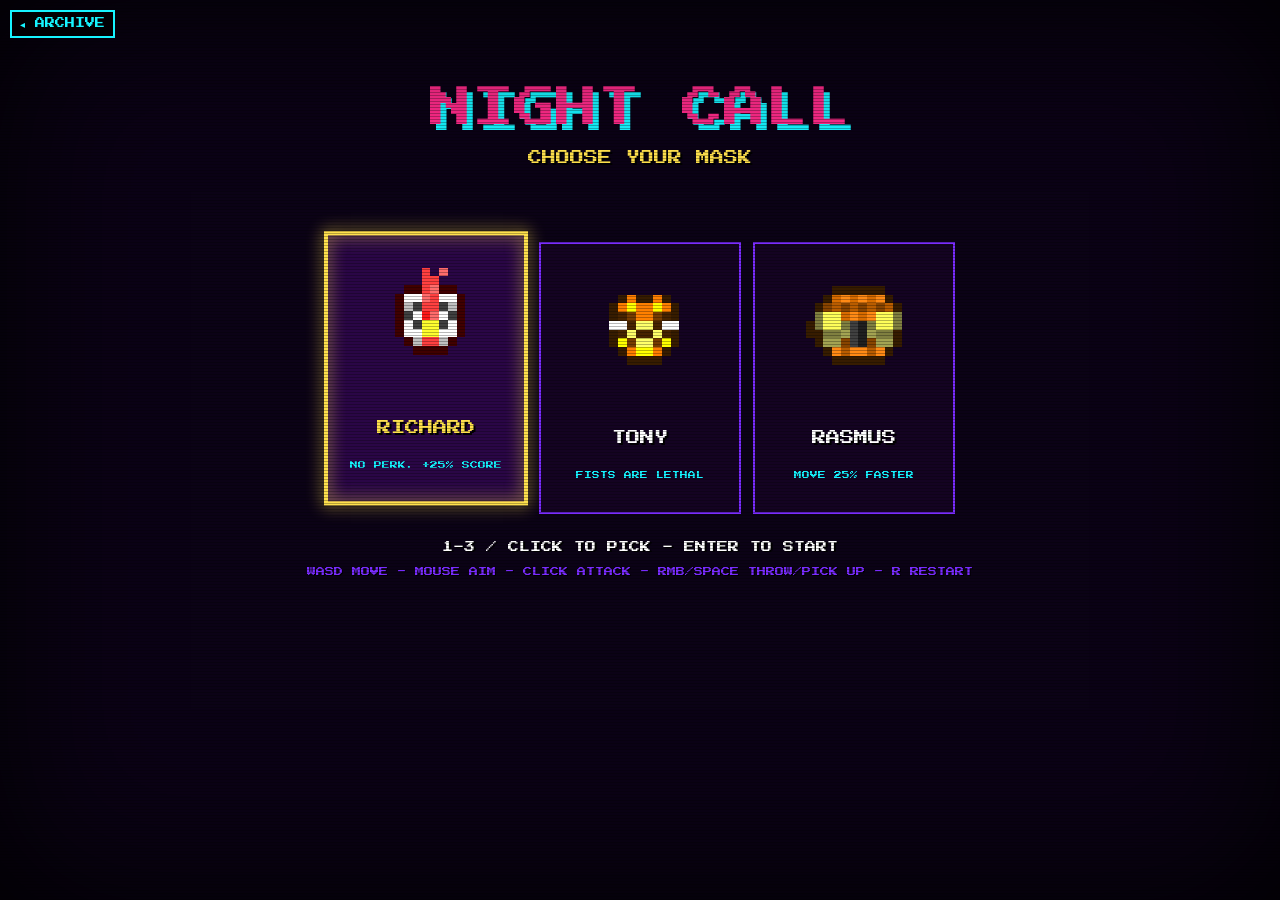
==== game.html @ 8fb846c6 "Add NIGHT CALL mini-game (game.html): masks, LOS AI, melee/guns/throw-stun, combos, GO TO CAR, grade" ====
<!doctype html><html lang="en"><head><meta charset="utf-8">
<meta name="viewport" content="width=device-width,initial-scale=1,viewport-fit=cover,user-scalable=no">
<title>HOTLINE MIAMI ARCHIVE // NIGHT CALL (fan mini-game)</title>
<meta name="description" content="A tiny original top-down mini-game inspired by Hotline Miami. Fan-made, non-commercial.">
<link rel="preconnect" href="https://fonts.googleapis.com"><link rel="preconnect" href="https://fonts.gstatic.com" crossorigin>
<link href="https://fonts.googleapis.com/css2?family=Press+Start+2P&family=VT323&display=swap" rel="stylesheet">
<link rel="manifest" href="manifest.webmanifest"><meta name="theme-color" content="#ff2a8a"><link rel="icon" href="icons/icon-192.png">
<style>
html,body{margin:0;height:100%;background:#0b0216;overflow:hidden;touch-action:none;user-select:none;-webkit-user-select:none;overscroll-behavior:none}
#c{position:fixed;inset:0;width:100vw;height:100vh;height:100dvh;display:block;cursor:crosshair;image-rendering:pixelated}
.scan{position:fixed;inset:0;pointer-events:none;z-index:5;background:repeating-linear-gradient(0deg,rgba(0,0,0,.28) 0 1px,transparent 1px 3px);mix-blend-mode:multiply}
.vig{position:fixed;inset:0;pointer-events:none;z-index:4;box-shadow:inset 0 0 160px #000}
.back{position:fixed;top:10px;left:10px;z-index:10;font:10px 'Press Start 2P';color:#16f4ff;text-decoration:none;border:2px solid #16f4ff;padding:6px 8px;background:#000a}
.touch{position:fixed;inset:0;z-index:8;display:none}
body.is-touch .touch{display:block}
.tbtn{position:absolute;right:calc(18px + env(safe-area-inset-right));bottom:calc(150px + env(safe-area-inset-bottom));width:74px;height:74px;border-radius:50%;border:3px solid #ffe14d;background:#ffe14d22;color:#ffe14d;font:9px 'Press Start 2P';display:grid;place-items:center;box-shadow:0 0 14px #ffe14d88}
.tbtn.r{bottom:auto;top:calc(56px + env(safe-area-inset-top));border-color:#16f4ff;color:#16f4ff;background:#16f4ff22;box-shadow:0 0 14px #16f4ff88;width:56px;height:56px}
</style></head><body>
<canvas id="c" aria-label="Mini-game canvas. WASD to move, mouse to aim, click to attack, right-click or Space to throw or pick up, R to restart."></canvas>
<div class="vig"></div><div class="scan"></div>
<a class="back" href="index.html">◂ ARCHIVE</a>
<div class="touch" id="touch"><div class="tbtn" id="tThrow">THROW</div><div class="tbtn r" id="tR">R</div></div>
<script src="game.js"></script>
</body></html>
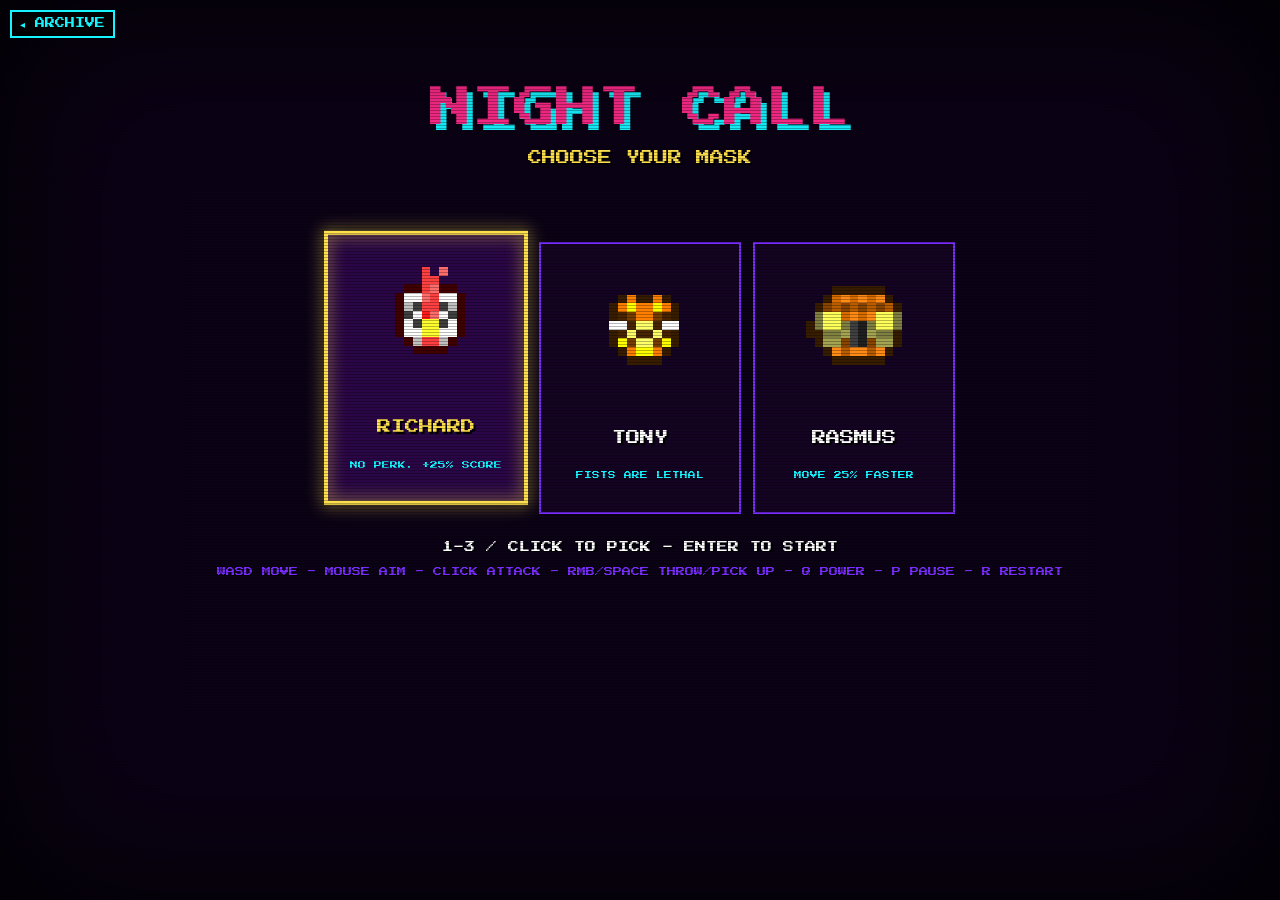
==== commit a7112be6: "NIGHT CALL: POWER meter/buff + 50B blood emblem, +10% melee reach, pause, R confirm, per-event input" ====
--- a/game.html
+++ b/game.html
@@ -14,11 +14,19 @@
 .touch{position:fixed;inset:0;z-index:8;display:none}
 body.is-touch .touch{display:block}
 .tbtn{position:absolute;right:calc(18px + env(safe-area-inset-right));bottom:calc(150px + env(safe-area-inset-bottom));width:74px;height:74px;border-radius:50%;border:3px solid #ffe14d;background:#ffe14d22;color:#ffe14d;font:9px 'Press Start 2P';display:grid;place-items:center;box-shadow:0 0 14px #ffe14d88}
-.tbtn.r{bottom:auto;top:calc(56px + env(safe-area-inset-top));border-color:#16f4ff;color:#16f4ff;background:#16f4ff22;box-shadow:0 0 14px #16f4ff88;width:56px;height:56px}
+.tbtn.r{bottom:auto;right:calc(10px + env(safe-area-inset-right));top:calc(10px + env(safe-area-inset-top));font-size:11px;border-color:#16f4ff;color:#16f4ff;background:#16f4ff22;box-shadow:0 0 14px #16f4ff88;width:56px;height:56px}
+.tbtn.pw{bottom:calc(236px + env(safe-area-inset-bottom));width:84px;height:84px;font-size:10px;color:#fff;border-color:#ff2a8a;background:conic-gradient(#ff2a8a99 var(--p,0%),#0008 0);box-shadow:0 0 10px #ff2a8a88;opacity:.75}
+.tbtn.pw[data-st=ready]{opacity:1;border-color:#fff;background:#16f4ff55;animation:pwThrob .5s ease-in-out infinite alternate}
+.tbtn.pw[data-st=on]{opacity:1;border-color:#fff;background:conic-gradient(#ffffffaa var(--p,0%),#0008 0);box-shadow:0 0 24px #16f4ff}
+@keyframes pwThrob{from{transform:scale(1);box-shadow:0 0 14px #16f4ff}to{transform:scale(1.12);box-shadow:0 0 36px #fff,0 0 60px #16f4ff}}
+@media (max-height:420px){.tbtn{bottom:calc(20px + env(safe-area-inset-bottom))}.tbtn.pw{bottom:calc(104px + env(safe-area-inset-bottom));width:76px;height:76px}}
+.tbtn.r{width:46px;height:46px}.tbtn.p{right:calc(64px + env(safe-area-inset-right))}
+.tbtn.r.arm{background:#ff2a8a;color:#000;border-color:#fff;animation:pwThrob .3s infinite alternate}
+body[data-mode=select] .tbtn,body[data-mode=results] .tbtn:not(#tR),body[data-mode=paused] .tbtn{display:none}
 </style></head><body>
 <canvas id="c" aria-label="Mini-game canvas. WASD to move, mouse to aim, click to attack, right-click or Space to throw or pick up, R to restart."></canvas>
 <div class="vig"></div><div class="scan"></div>
 <a class="back" href="index.html">◂ ARCHIVE</a>
-<div class="touch" id="touch"><div class="tbtn" id="tThrow">THROW</div><div class="tbtn r" id="tR">R</div></div>
+<div class="touch" id="touch"><div class="tbtn pw" id="tPow">POWER</div><div class="tbtn" id="tThrow">THROW</div><div class="tbtn r" id="tR" aria-label="Restart (tap twice)">R</div><div class="tbtn r p" id="tP" aria-label="Pause">II</div></div>
 <script src="game.js"></script>
 </body></html>
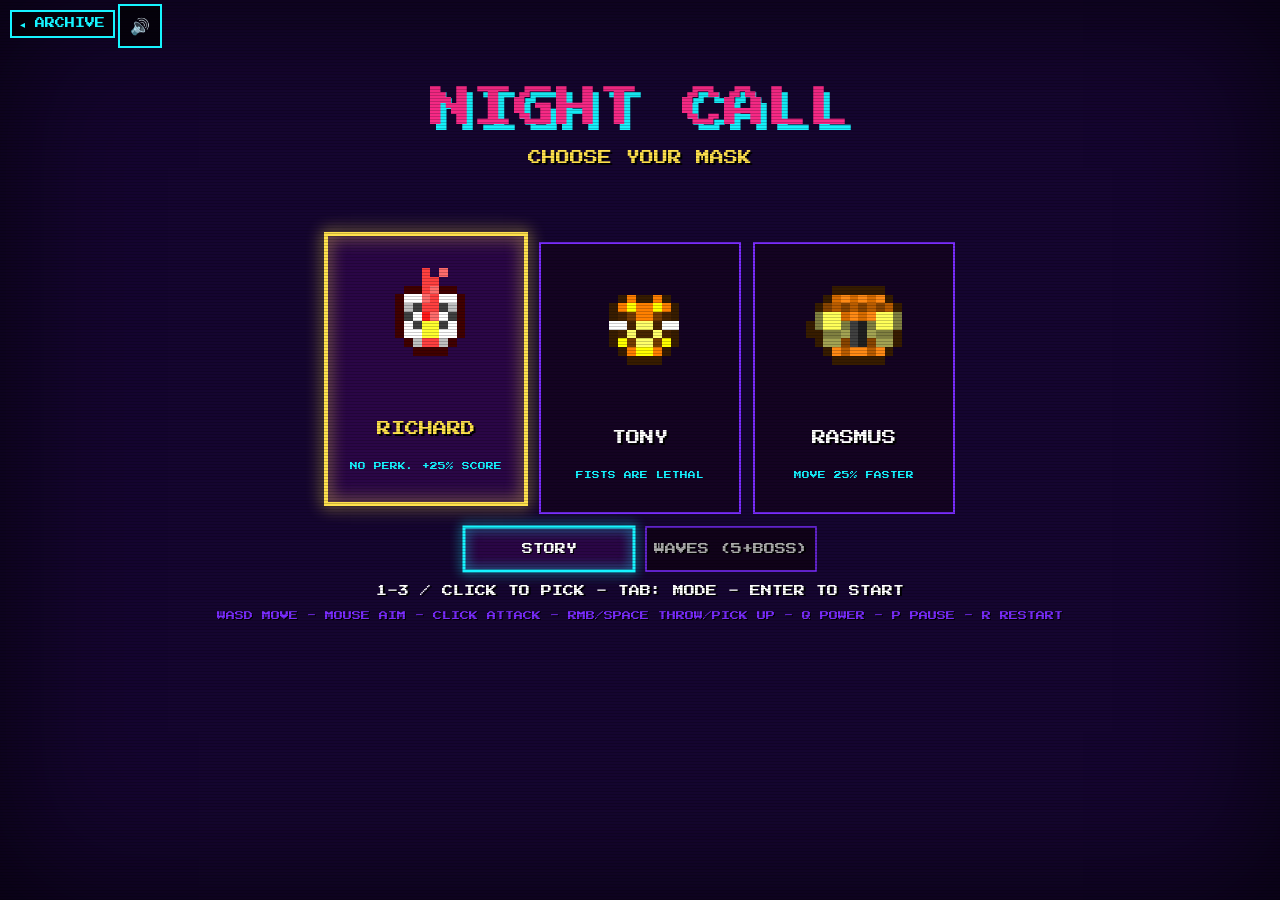
==== commit e4c316c2: "Archive SFX + brightness + quotes, NIGHT CALL audio/mystery box/crowbar/lightsaber, perf reviews, to" ====
--- a/game.html
+++ b/game.html
@@ -6,11 +6,13 @@
 <link href="https://fonts.googleapis.com/css2?family=Press+Start+2P&family=VT323&display=swap" rel="stylesheet">
 <link rel="manifest" href="manifest.webmanifest"><meta name="theme-color" content="#ff2a8a"><link rel="icon" href="icons/icon-192.png">
 <style>
-html,body{margin:0;height:100%;background:#0b0216;overflow:hidden;touch-action:none;user-select:none;-webkit-user-select:none;overscroll-behavior:none}
+html,body{-webkit-touch-callout:none;margin:0;height:100%;background:#160630;overflow:hidden;touch-action:none;user-select:none;-webkit-user-select:none;overscroll-behavior:none}
 #c{position:fixed;inset:0;width:100vw;height:100vh;height:100dvh;display:block;cursor:crosshair;image-rendering:pixelated}
-.scan{position:fixed;inset:0;pointer-events:none;z-index:5;background:repeating-linear-gradient(0deg,rgba(0,0,0,.28) 0 1px,transparent 1px 3px);mix-blend-mode:multiply}
-.vig{position:fixed;inset:0;pointer-events:none;z-index:4;box-shadow:inset 0 0 160px #000}
+.scan{position:fixed;inset:0;pointer-events:none;z-index:5;background:repeating-linear-gradient(0deg,rgba(0,0,0,.2) 0 1px,transparent 1px 3px);mix-blend-mode:multiply}
+.vig{position:fixed;inset:0;pointer-events:none;z-index:4;box-shadow:inset 0 0 140px #000b}
 .back{position:fixed;top:10px;left:10px;z-index:10;font:10px 'Press Start 2P';color:#16f4ff;text-decoration:none;border:2px solid #16f4ff;padding:6px 8px;background:#000a}
+.mute{position:fixed;top:10px;left:calc(118px + env(safe-area-inset-left));z-index:10;width:44px;height:44px;margin-top:-6px;font:16px sans-serif;color:#16f4ff;border:2px solid #16f4ff;background:#000a;cursor:pointer;padding:0;touch-action:manipulation}
+@media (pointer:coarse){.mute{top:66px;margin-top:0;left:auto;right:calc(92px + env(safe-area-inset-right))}}
 .touch{position:fixed;inset:0;z-index:8;display:none}
 body.is-touch .touch{display:block}
 .tbtn{position:absolute;right:calc(18px + env(safe-area-inset-right));bottom:calc(150px + env(safe-area-inset-bottom));width:74px;height:74px;border-radius:50%;border:3px solid #ffe14d;background:#ffe14d22;color:#ffe14d;font:9px 'Press Start 2P';display:grid;place-items:center;box-shadow:0 0 14px #ffe14d88}
@@ -25,8 +27,8 @@
 body[data-mode=select] .tbtn,body[data-mode=results] .tbtn:not(#tR),body[data-mode=paused] .tbtn{display:none}
 </style></head><body>
 <canvas id="c" aria-label="Mini-game canvas. WASD to move, mouse to aim, click to attack, right-click or Space to throw or pick up, R to restart."></canvas>
-<div class="vig"></div><div class="scan"></div>
-<a class="back" href="index.html">◂ ARCHIVE</a>
+<div id="sab" style="position:fixed;bottom:0;left:0;width:0;height:env(safe-area-inset-bottom);visibility:hidden;pointer-events:none"></div><div class="vig"></div><div class="scan"></div>
+<a class="back" href="index.html">◂ ARCHIVE</a><button class="mute" id="tMute" type="button" aria-label="Mute / unmute sound (N). Volume: - and +">🔊</button>
 <div class="touch" id="touch"><div class="tbtn pw" id="tPow">POWER</div><div class="tbtn" id="tThrow">THROW</div><div class="tbtn r" id="tR" aria-label="Restart (tap twice)">R</div><div class="tbtn r p" id="tP" aria-label="Pause">II</div></div>
-<script src="game.js"></script>
+<script src="gameaudio.js"></script><script src="game.js"></script>
 </body></html>
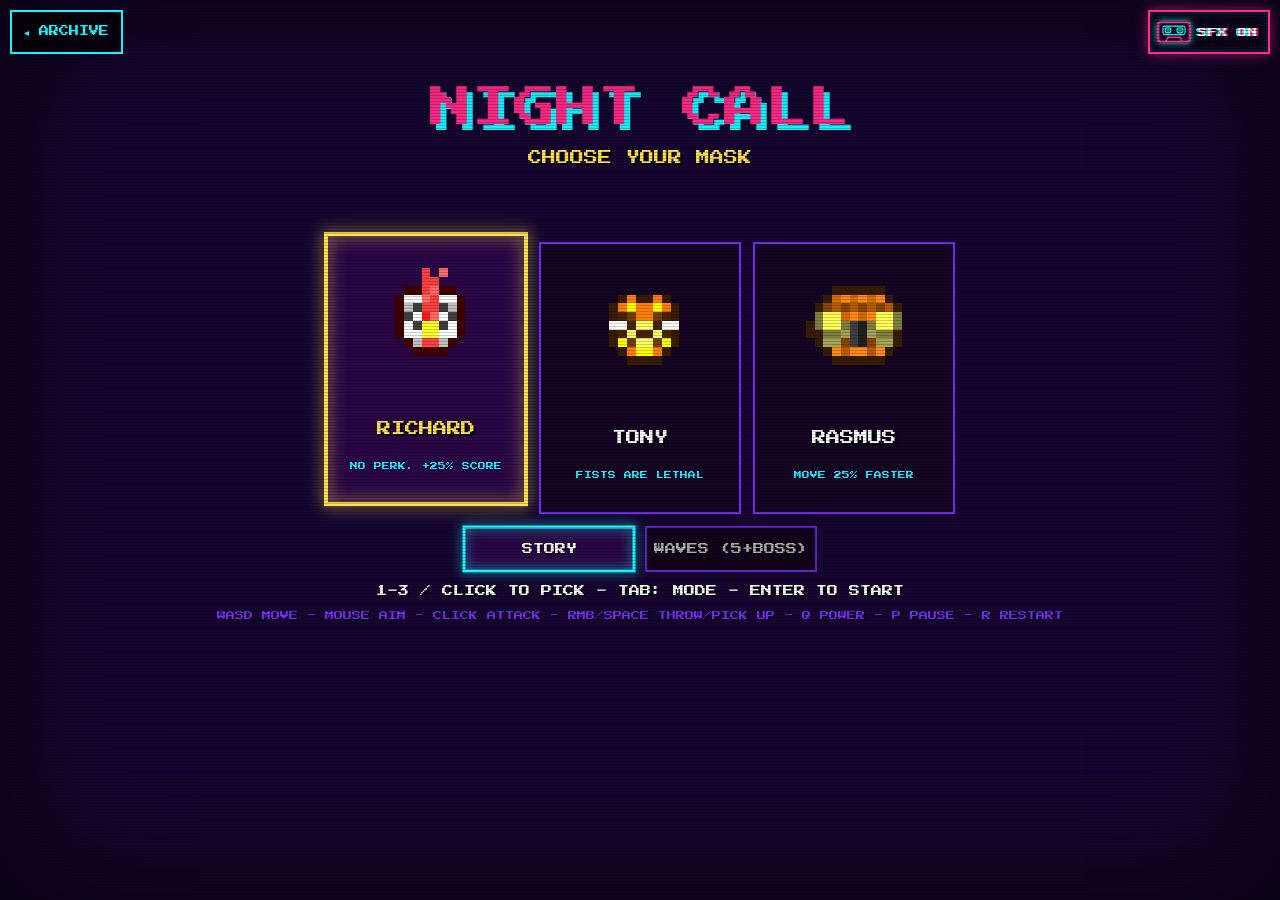
==== commit 7fce1cff: "One VHS audio control per page (SFX default ON, key migration, music popover/pause), death restart b" ====
--- a/game.html
+++ b/game.html
@@ -10,9 +10,7 @@
 #c{position:fixed;inset:0;width:100vw;height:100vh;height:100dvh;display:block;cursor:crosshair;image-rendering:pixelated}
 .scan{position:fixed;inset:0;pointer-events:none;z-index:5;background:repeating-linear-gradient(0deg,rgba(0,0,0,.2) 0 1px,transparent 1px 3px);mix-blend-mode:multiply}
 .vig{position:fixed;inset:0;pointer-events:none;z-index:4;box-shadow:inset 0 0 140px #000b}
-.back{position:fixed;top:10px;left:10px;z-index:10;font:10px 'Press Start 2P';color:#16f4ff;text-decoration:none;border:2px solid #16f4ff;padding:6px 8px;background:#000a}
-.mute{position:fixed;top:10px;left:calc(118px + env(safe-area-inset-left));z-index:10;width:44px;height:44px;margin-top:-6px;font:16px sans-serif;color:#16f4ff;border:2px solid #16f4ff;background:#000a;cursor:pointer;padding:0;touch-action:manipulation}
-@media (pointer:coarse){.mute{top:66px;margin-top:0;left:auto;right:calc(92px + env(safe-area-inset-right))}}
+.back{position:fixed;top:calc(10px + env(safe-area-inset-top));left:calc(10px + env(safe-area-inset-left));z-index:10;font:10px 'Press Start 2P';color:#16f4ff;text-decoration:none;border:2px solid #16f4ff;padding:0 12px;min-height:44px;min-width:110px;box-sizing:border-box;display:inline-flex;align-items:center;justify-content:center;background:#000a}
 .touch{position:fixed;inset:0;z-index:8;display:none}
 body.is-touch .touch{display:block}
 .tbtn{position:absolute;right:calc(18px + env(safe-area-inset-right));bottom:calc(150px + env(safe-area-inset-bottom));width:74px;height:74px;border-radius:50%;border:3px solid #ffe14d;background:#ffe14d22;color:#ffe14d;font:9px 'Press Start 2P';display:grid;place-items:center;box-shadow:0 0 14px #ffe14d88}
@@ -25,10 +23,24 @@
 .tbtn.r{width:46px;height:46px}.tbtn.p{right:calc(64px + env(safe-area-inset-right))}
 .tbtn.r.arm{background:#ff2a8a;color:#000;border-color:#fff;animation:pwThrob .3s infinite alternate}
 body[data-mode=select] .tbtn,body[data-mode=results] .tbtn:not(#tR),body[data-mode=paused] .tbtn{display:none}
-</style></head><body>
+
+/* phone controls: one move stick + ATTACK (big), THROW, POWER */
+.tbtn.atk{right:calc(16px + env(safe-area-inset-right));bottom:calc(64px + env(safe-area-inset-bottom));width:96px;height:96px;font-size:10px;border-color:#ff2a8a;color:#fff;background:#ff2a8a33;box-shadow:0 0 18px #ff2a8a}
+.tbtn.atk:active{background:#ff2a8a99}
+#tThrow{right:calc(120px + env(safe-area-inset-right));bottom:calc(132px + env(safe-area-inset-bottom));width:64px;height:64px;font-size:8px}
+#tPow{right:calc(22px + env(safe-area-inset-right));bottom:calc(172px + env(safe-area-inset-bottom));width:74px;height:74px}
+@media (max-height:420px){.tbtn.atk{bottom:calc(14px + env(safe-area-inset-bottom));width:84px;height:84px}#tThrow{bottom:calc(10px + env(safe-area-inset-bottom));right:calc(110px + env(safe-area-inset-right))}#tPow{bottom:calc(108px + env(safe-area-inset-bottom));width:64px;height:64px;right:calc(26px + env(safe-area-inset-right))}}
+/* death: big neon restart, controls hidden */
+#deadBtn{display:none;position:fixed;left:50%;bottom:calc(28px + env(safe-area-inset-bottom));transform:translateX(-50%) rotate(-2deg);z-index:12;min-height:56px;padding:12px 26px;font:clamp(12px,3.4vw,20px) 'Press Start 2P',monospace;color:#fff;background:#14031f;border:4px solid #ff2a8a;cursor:pointer;letter-spacing:1px;animation:dbGlow 1.6s linear infinite,dbPulse .55s ease-in-out infinite alternate;text-shadow:3px 3px 0 #ff2a8a,-2px -2px 0 #16f4ff;touch-action:manipulation}
+body.dead #deadBtn{display:block}
+body.dead .tbtn:not(.r){display:none}
+#deadBtn .dt{display:none}body.is-touch #deadBtn .dt{display:inline}body.is-touch #deadBtn .dk{display:none}
+@keyframes dbGlow{0%{border-color:#ff2a8a;box-shadow:0 0 22px #ff2a8a,inset 0 0 12px #ff2a8a}33%{border-color:#16f4ff;box-shadow:0 0 22px #16f4ff,inset 0 0 12px #16f4ff}66%{border-color:#ffe14d;box-shadow:0 0 22px #ffe14d,inset 0 0 12px #ffe14d}100%{border-color:#ff2a8a;box-shadow:0 0 22px #ff2a8a,inset 0 0 12px #ff2a8a}}
+@keyframes dbPulse{to{transform:translateX(-50%) rotate(2deg) scale(1.07)}}
+</style><link rel="stylesheet" href="aud.css"><style>.aud-wrap.g{left:auto;bottom:auto;right:calc(10px + env(safe-area-inset-right));top:calc(10px + env(safe-area-inset-top));z-index:10}body.is-touch .aud-wrap.g{top:calc(64px + env(safe-area-inset-top))}body[data-mode=paused] .aud-wrap.g{display:none}</style></head><body>
 <canvas id="c" aria-label="Mini-game canvas. WASD to move, mouse to aim, click to attack, right-click or Space to throw or pick up, R to restart."></canvas>
-<div id="sab" style="position:fixed;bottom:0;left:0;width:0;height:env(safe-area-inset-bottom);visibility:hidden;pointer-events:none"></div><div class="vig"></div><div class="scan"></div>
-<a class="back" href="index.html">◂ ARCHIVE</a><button class="mute" id="tMute" type="button" aria-label="Mute / unmute sound (N). Volume: - and +">🔊</button>
-<div class="touch" id="touch"><div class="tbtn pw" id="tPow">POWER</div><div class="tbtn" id="tThrow">THROW</div><div class="tbtn r" id="tR" aria-label="Restart (tap twice)">R</div><div class="tbtn r p" id="tP" aria-label="Pause">II</div></div>
-<script src="gameaudio.js"></script><script src="game.js"></script>
+<div id="sab" style="position:fixed;bottom:0;left:0;width:0;height:env(safe-area-inset-bottom);visibility:hidden;pointer-events:none"></div><div class="vig"></div><button id="deadBtn" type="button"><span class="dk">PRESS R TO RESTART</span><span class="dt">TAP TO RESTART</span></button><div class="scan"></div>
+<a class="back" href="index.html">◂ ARCHIVE</a><div class="aud-wrap g" id="audCtl"><button class="aud" id="tMute" type="button" aria-label="Sound effects on/off (N). Music: B or pause menu. Volume: - and +"></button></div>
+<div class="touch" id="touch"><div class="tbtn pw" id="tPow">POWER</div><div class="tbtn atk" id="tAtk">ATTACK</div><div class="tbtn" id="tThrow">THROW</div><div class="tbtn r" id="tR" aria-label="Restart (tap twice)">R</div><div class="tbtn r p" id="tP" aria-label="Pause">II</div></div>
+<script src="aud.js"></script><script src="gameaudio.js"></script><script src="game.js"></script>
 </body></html>
--- a/aud.css
+++ b/aud.css
@@ -0,0 +1,18 @@
+/* ONE audio control per page: neon VHS cassette + wavy SFX label (+ MUSIC popover on the archive) */
+.aud-wrap{position:fixed;left:calc(10px + env(safe-area-inset-left));bottom:calc(var(--dockH,0px) + 10px + env(safe-area-inset-bottom));z-index:60;display:flex;align-items:stretch;gap:0;font-family:'Press Start 2P',monospace}
+.aud{display:flex;align-items:center;gap:7px;min-height:44px;padding:4px 10px 4px 7px;background:#0d0218e6;border:2px solid #ff2a8a;color:#fff;cursor:pointer;box-shadow:0 0 12px #ff2a8a88,inset 0 0 8px #16f4ff33;position:relative;overflow:hidden;touch-action:manipulation;font:9px 'Press Start 2P',monospace}
+.aud::after{content:"";position:absolute;inset:0;pointer-events:none;background:repeating-linear-gradient(0deg,#0005 0 1px,transparent 1px 3px);mix-blend-mode:multiply}
+.aud-ico{width:34px;height:22px;flex:none;filter:drop-shadow(0 0 3px #16f4ff)}
+.aud-ico .reel{transform-box:fill-box;transform-origin:center;animation:audSpin 1.4s linear infinite}
+.aud-ico .x{display:none}
+.aud-l{white-space:nowrap;text-shadow:2px 0 #ff2a8a,-2px 0 #16f4ff;letter-spacing:1px}
+.aud-l span{display:inline-block;animation:audWave 1.2s ease-in-out infinite}
+.off .aud{border-color:#7b2cff;box-shadow:0 0 6px #7b2cff66;opacity:.85}.off .aud-ico .reel{animation:none}.off .aud-ico .x{display:inline}.off .aud-l{color:#bba}
+.aud-more{min-width:30px;min-height:44px;margin-left:-2px;border:2px solid #ff2a8a;background:#0d0218e6;color:#16f4ff;font:10px 'Press Start 2P',monospace;cursor:pointer;touch-action:manipulation}
+.aud-pop{position:absolute;bottom:calc(100% + 6px);left:0;background:#0d0218f2;border:2px solid #16f4ff;padding:8px;box-shadow:0 0 14px #16f4ff88;display:grid;gap:6px;min-width:170px}
+.aud-pop[hidden]{display:none}
+.aud-mus{min-height:40px;font:9px 'Press Start 2P',monospace;color:#ffe14d;background:#1a0330;border:2px solid #ffe14d;cursor:pointer}
+.aud-pop small{font:13px 'VT323',monospace;color:#bbb}
+@keyframes audSpin{to{transform:rotate(360deg)}}
+@keyframes audWave{0%,100%{transform:translateY(0)}50%{transform:translateY(-2px)}}
+@media (max-width:520px){.aud{padding:4px 8px 4px 6px}.aud-l{font-size:8px}}
